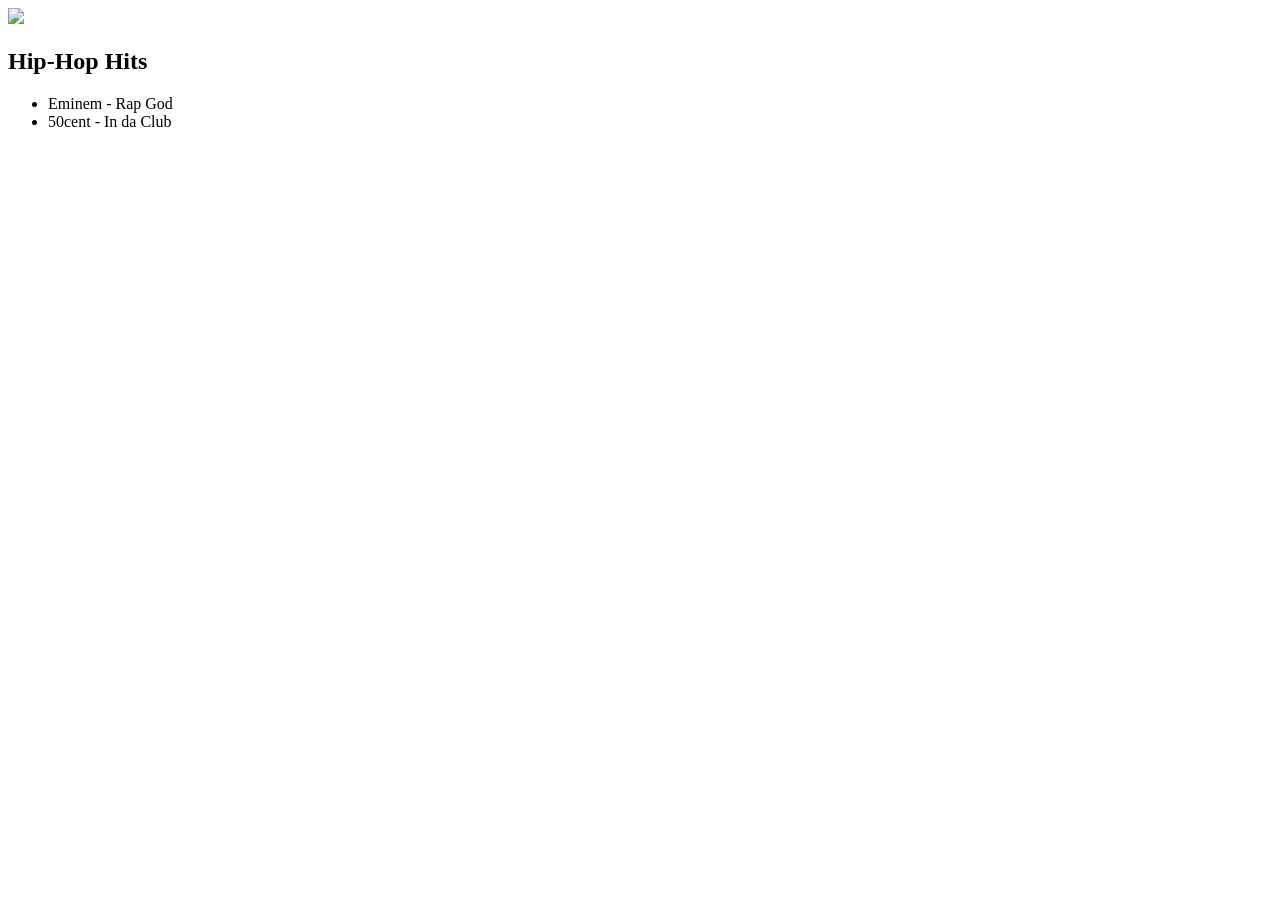
==== lesson/index.html @ 5651081e "first commit player" ====
<!DOCTYPE HTML>
<html>

<head>
  <meta charset="UTF-8">
  <title>lesson_1</title>

  <style>
    input {
      width: 100%;
      color: red;
      font-size: 30px;
    }

    .simple {
      width: 100px;
    }

    audio {
      height: 100px;
    }

    img {
      width: 70%;
    }
  </style>

</head>

<body>




  <!-- <div>
    <input />
    <input type="date" />
    <input type="password" />
    <input type="number" />
  </div>
  <div>
    <input type="radio" />
    <input type="checkbox" />
  </div>
  <div>
    <select>
      <option value="1">HTML</option>
      <option value="2">CSS</option>
      <option value="3">JS</option>
      <option value="4">ReactJS</option>
      <option value="5">NestJS</option>
    </select>
  </div>
  <div>
    <img src="https://it-incubator.io/_next/static/media/logo.8a063c2a.svg" />
  </div>
  <div>
    <audio controls src="https://file-examples.com/storage/febf69dcf3656dfd992b0fa/2017/11/file_example_MP3_1MG.mp3" />
  </div> -->

<!-- <select name="" id="">
  <option value="js">Js course</option>
  <option value="html">HTML</option>
  <option value="devops">DevOps</option>
</select> -->


  <script src="player.js"></script>




</body>

</html>
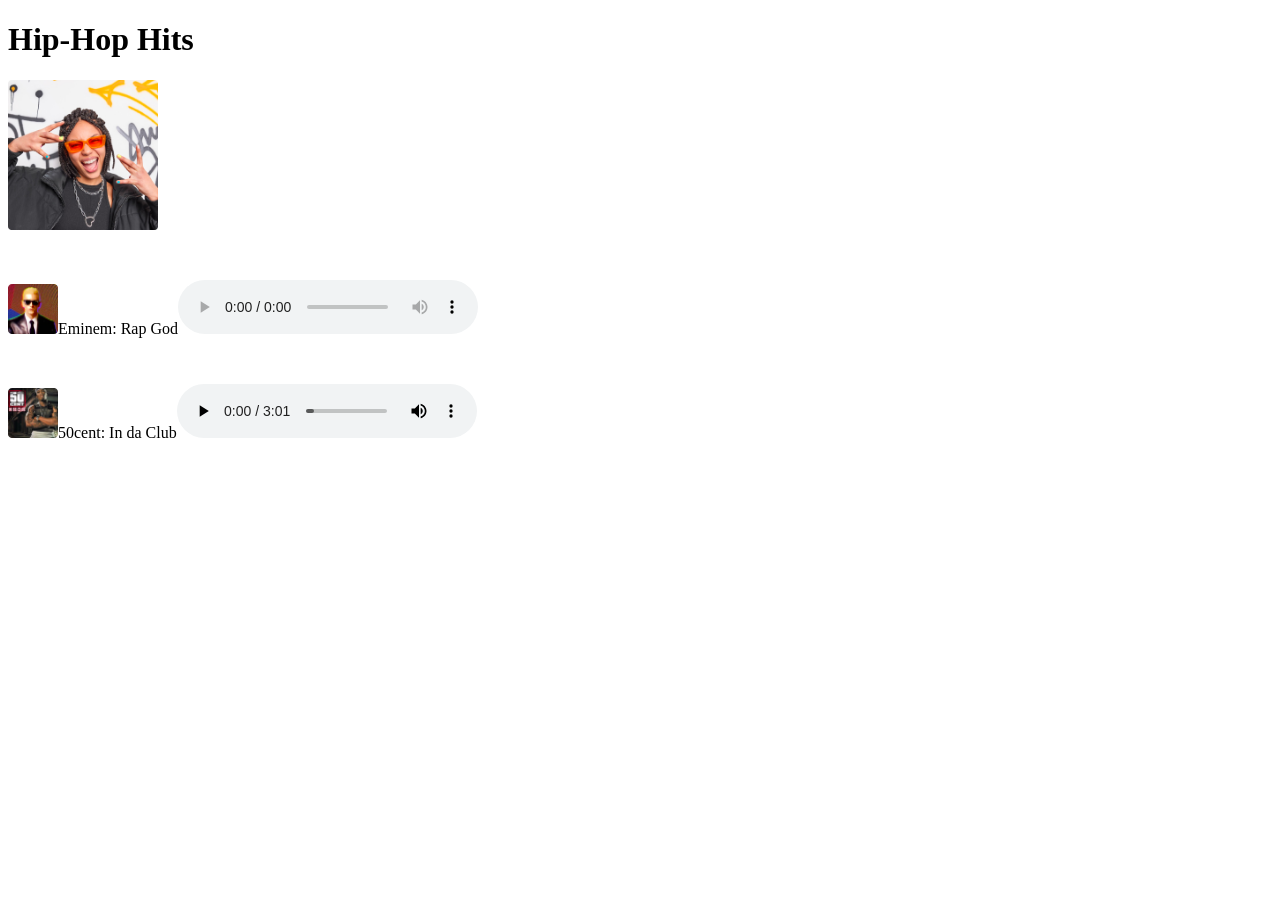
==== commit dabb56a3: "update" ====
--- a/lesson/index.html
+++ b/lesson/index.html
@@ -65,6 +65,7 @@
 </select> -->
 
 
+  <!-- <script src="index.js"></script> -->
   <script src="player.js"></script>
 
 
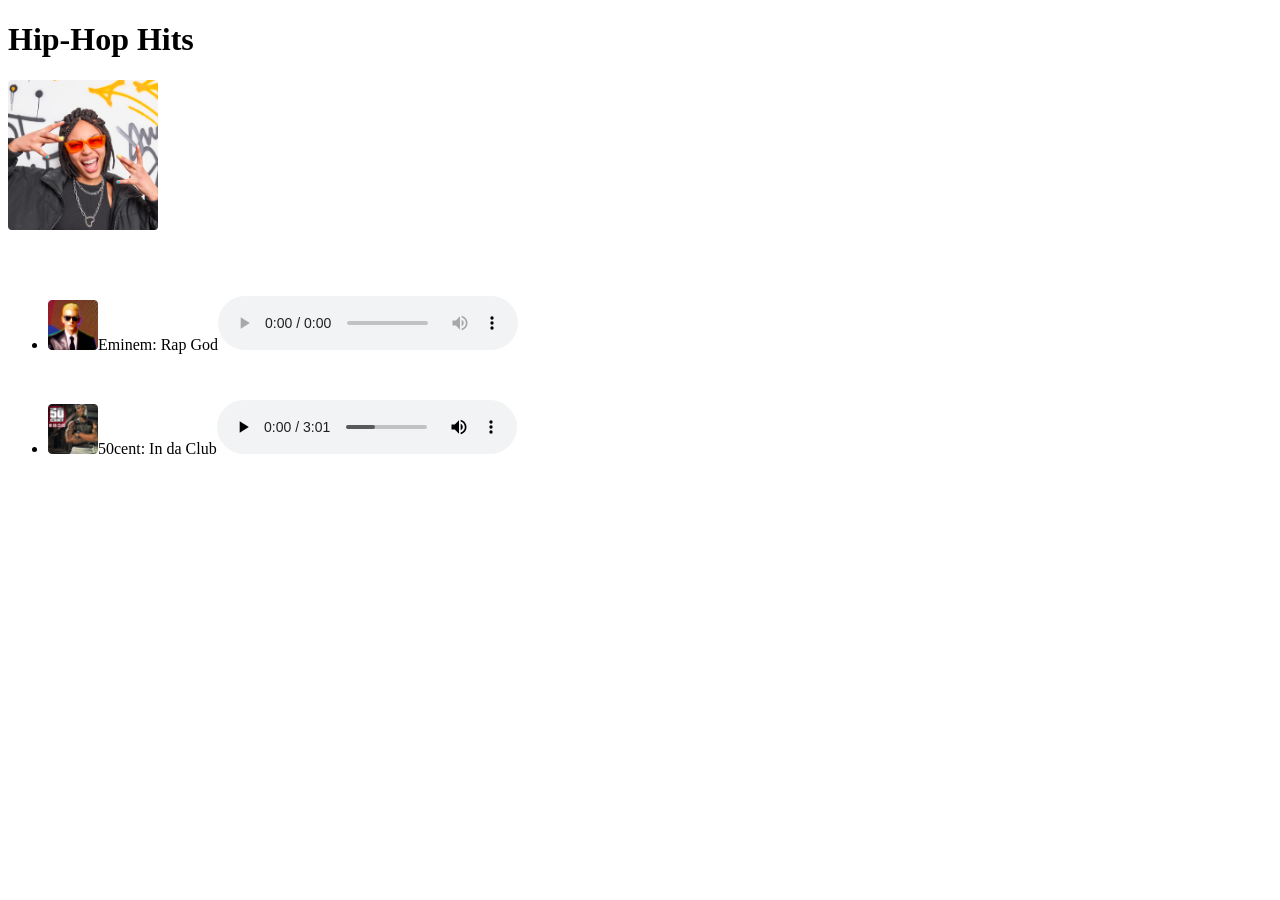
==== commit 2a8bf735: "new player" ====
--- a/lesson/index.html
+++ b/lesson/index.html
@@ -67,6 +67,7 @@
 
   <!-- <script src="index.js"></script> -->
   <script src="player.js"></script>
+  <script src="./lesson2.js"></script>
 
 
 
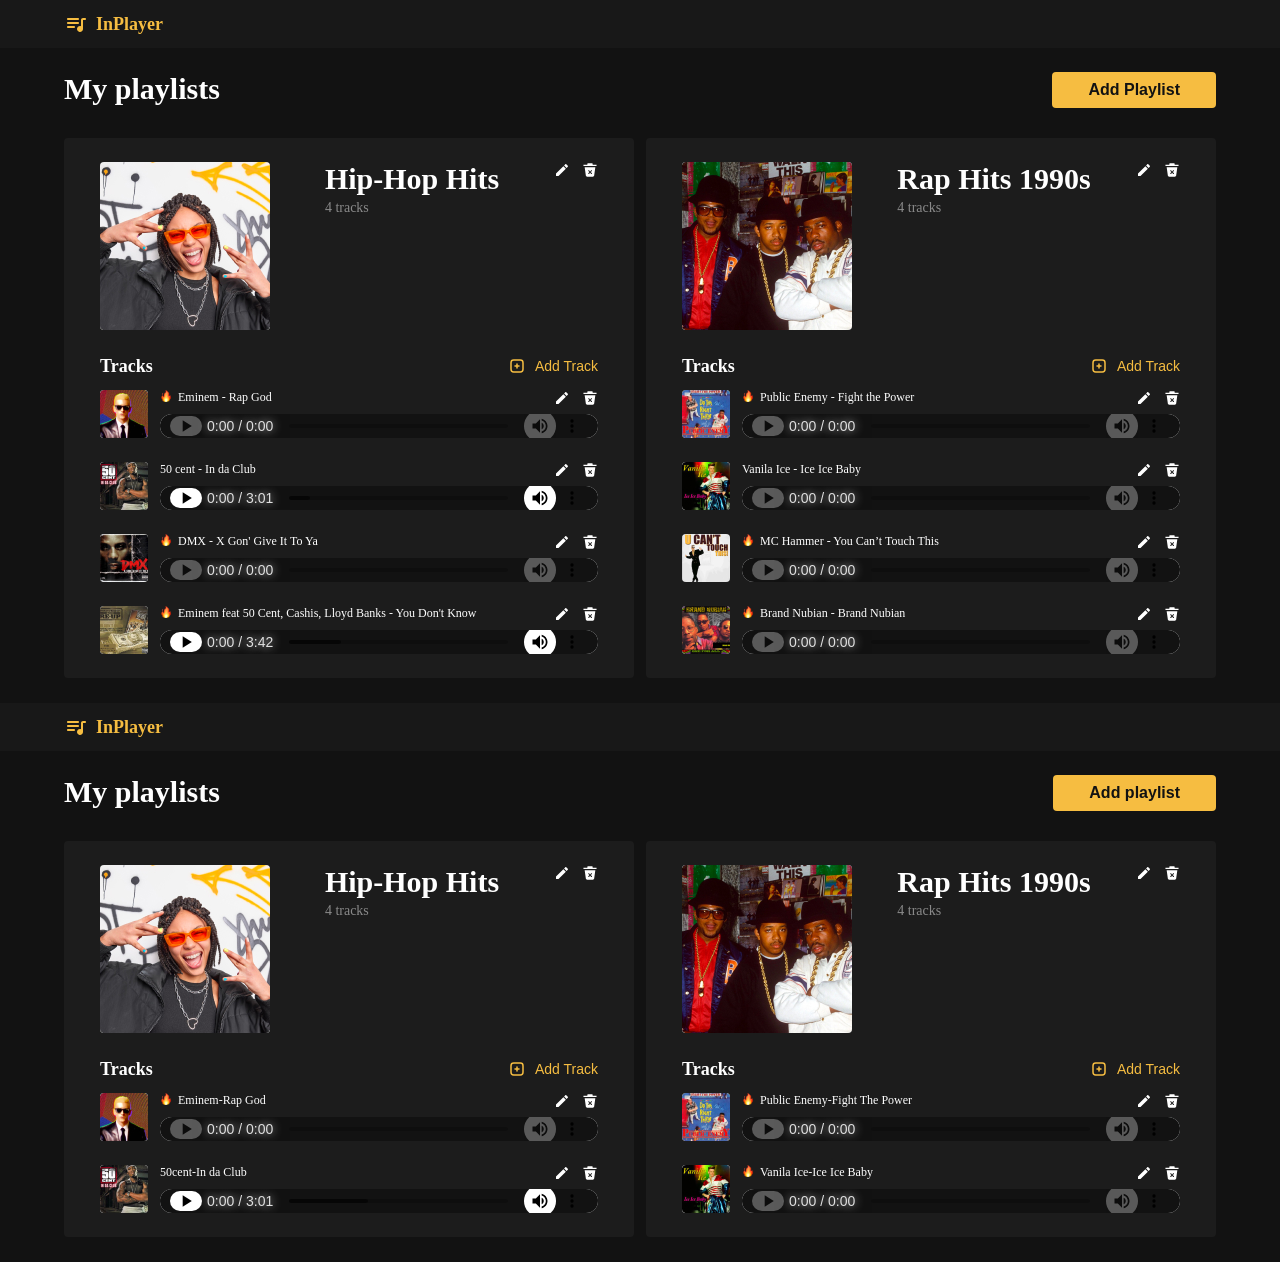
==== commit 02def682: "repeat lesson1" ====
--- a/lesson/index.html
+++ b/lesson/index.html
@@ -1,77 +1,306 @@
-<!DOCTYPE HTML>
-<html>
+<!DOCTYPE html>
+<html lang="en">
 
 <head>
-  <meta charset="UTF-8">
-  <title>lesson_1</title>
-
-  <style>
-    input {
-      width: 100%;
-      color: red;
-      font-size: 30px;
-    }
-
-    .simple {
-      width: 100px;
-    }
-
-    audio {
-      height: 100px;
-    }
-
-    img {
-      width: 70%;
-    }
-  </style>
-
+    <meta charset="UTF-8">
+    <meta http-equiv="X-UA-Compatible" content="IE=edge">
+    <meta name="viewport" content="width=device-width, initial-scale=1.0">
+    <link rel="stylesheet" href="css/style.css">
+    <title>InPlayer_Start</title>
 </head>
 
 <body>
-
-
-
-
-  <!-- <div>
-    <input />
-    <input type="date" />
-    <input type="password" />
-    <input type="number" />
-  </div>
-  <div>
-    <input type="radio" />
-    <input type="checkbox" />
-  </div>
-  <div>
-    <select>
-      <option value="1">HTML</option>
-      <option value="2">CSS</option>
-      <option value="3">JS</option>
-      <option value="4">ReactJS</option>
-      <option value="5">NestJS</option>
-    </select>
-  </div>
-  <div>
-    <img src="https://it-incubator.io/_next/static/media/logo.8a063c2a.svg" />
-  </div>
-  <div>
-    <audio controls src="https://file-examples.com/storage/febf69dcf3656dfd992b0fa/2017/11/file_example_MP3_1MG.mp3" />
-  </div> -->
-
-<!-- <select name="" id="">
-  <option value="js">Js course</option>
-  <option value="html">HTML</option>
-  <option value="devops">DevOps</option>
-</select> -->
-
-
-  <!-- <script src="index.js"></script> -->
-  <script src="player.js"></script>
-  <script src="./lesson2.js"></script>
-
-
-
-
+    <div id="root">
+        <!-- App -->
+        <div class="App">
+            <!-- Header -->
+            <header>
+                <div class="header-container">
+                    <img src="img/logo/logo.svg" alt="logo">
+                    <div class="logo-name">InPlayer</div>
+                </div>
+            </header>
+            <!-- Main -->
+            <main>
+                <!-- AddPlaylistPanel -->
+                <div class="add-playlist-panel">
+                    <!-- common -->
+                    <h1 class="title">My playlists</h1>
+                    <!-- common -->
+                    <button class="button">Add Playlist</button>
+                </div>
+                <!-- Playlists -->
+                <div class="playlists">
+                    <!-- PlayList-->
+                    <article class="playlist">
+                        <!-- PlaylistInfo" -->
+                        <div class="playlist-info">
+                            <img class="playlist-cover-image" src="img/cardImage/image1.jpeg" alt="cover">
+                            <div>
+                                <h2 class="title">Hip-Hop Hits</h2>
+                                <div class="tracks-count">4 tracks</div>
+                            </div>
+                            <div class="buttons-container">
+                                <button><img class="button-icon" src="img/icons/edit.svg" alt="edit"></button>
+                                <button><img class="button-icon" src="img/icons/basket.svg" alt="delete"></button>
+                            </div>
+                        </div>
+                        <!-- Tracklist -->
+                        <div class="tracklist">
+                            <!-- AddTrackPanel -->
+                            <div class="add-track-panel">
+                                <h3 class="tracklist-title">Tracks</h3>
+                                <button class="button-add-track">
+                                    <img src="img/icons/add.svg" alt="add">Add Track
+                                </button>
+                            </div>
+                            <!-- List -->
+                            <ul class="list">
+                                <!-- Track -->
+                                <li class="track-element">
+                                    <img class="track-cover-image" src="img/cardImage/trackList/track1.jpeg"
+                                        alt="track-cover">
+                                    <div class="track-details">
+                                        <div class="track-top-line">
+                                            <img class="track-status" src="img/icons/hot.svg" alt="hot">
+                                            <div class="track-info">
+                                                <div class="track-name">Eminem - Rap God</div>
+                                                <div class="buttons-container">
+                                                    <button><img class="button-icons" src="img/icons/edit.svg"
+                                                            alt="edit"></button>
+                                                    <button><img class="button-icons" src="img/icons/basket.svg"
+                                                            alt="delete"></button>
+                                                </div>
+                                            </div>
+                                        </div>
+                                        <audio controls src="audio/Eminem - Rap God.mp3"></audio>
+                                    </div>
+                                </li>
+                                <!-- Track -->
+                                <li class="track-element">
+                                    <img class="track-cover-image" src="img/cardImage/trackList/track2.jpeg"
+                                        alt="track-cover">
+                                    <div class="track-details">
+                                        <div class="track-top-line">
+                                            <div class="track-info">
+                                                <div class="track-name">50 cent - In da Club</div>
+                                                <div class="buttons-container">
+                                                    <button><img class="button-icons" src="img/icons/edit.svg"
+                                                            alt="edit"></button>
+                                                    <button><img class="button-icons" src="img/icons/basket.svg"
+                                                            alt="delete"></button>
+                                                </div>
+                                            </div>
+                                        </div>
+                                        <audio controls src="audio/50cent%20-%20In%20da%20club.mp3"></audio>
+                                    </div>
+                                </li>
+                                <!-- Track -->
+                                <li class="track-element">
+                                    <img class="track-cover-image" src="img/cardImage/trackList/track3.jpeg"
+                                        alt="track-cover">
+                                    <div class="track-details">
+                                        <div class="track-top-line">
+                                            <img class="track-status" src="img/icons/hot.svg" alt="hot">
+                                            <div class="track-info">
+                                                <div class="track-name">DMX - X Gon' Give It To Ya</div>
+                                                <div class="buttons-container">
+                                                    <button><img class="button-icons" src="img/icons/edit.svg"
+                                                            alt="edit"></button>
+                                                    <button><img class="button-icons" src="img/icons/basket.svg"
+                                                            alt="delete"></button>
+                                                </div>
+                                            </div>
+                                        </div>
+                                        <audio controls
+                                            src="audio/DMX%20-%20X%20Gon'%20Give%20It%20To%20Ya.mp3"></audio>
+                                    </div>
+                                </li>
+                                <!-- Track -->
+                                <li class="track-element">
+                                    <img class="track-cover-image" src="img/cardImage/trackList/track4.jpeg"
+                                        alt="track-cover">
+                                    <div class="track-details">
+                                        <div class="track-top-line">
+                                            <img class="track-status" src="img/icons/hot.svg" alt="hot">
+                                            <div class="track-info">
+                                                <div class="track-name">Eminem feat 50 Cent, Cashis, Lloyd Banks - You
+                                                    Don't
+                                                    Know</div>
+                                                <div class="buttons-container">
+                                                    <button><img class="button-icons" src="img/icons/edit.svg"
+                                                            alt="edit"></button>
+                                                    <button><img class="button-icons" src="img/icons/basket.svg"
+                                                            alt="delete"></button>
+                                                </div>
+                                            </div>
+                                        </div>
+                                        <audio controls
+                                            src="audio/Eminem%20-%20You%20Don't%20Know%20(feat.%2050%20cent,%20Lloyd%20Banks%20and%20Cashis).mp3"></audio>
+
+                                    </div>
+                                </li>
+                            </ul>
+                        </div>
+                    </article>
+                    <!-- PlayList-->
+                    <article class="playlist">
+                        <!-- PlaylistInfo" -->
+                        <div class="playlist-info">
+                            <img class="playlist-cover-image" src="img/cardImage/image2.jpeg" alt="cover">
+                            <div>
+                                <h2 class="title">Rap Hits 1990s</h2>
+                                <div class="tracks-count">4 tracks</div>
+                            </div>
+                            <div class="buttons-container">
+                                <button><img class="button-icon" src="img/icons/edit.svg" alt="edit"></button>
+                                <button><img class="button-icon" src="img/icons/basket.svg" alt="delete"></button>
+                            </div>
+                        </div>
+                        <!-- Tracklist -->
+                        <div class="tracklist">
+                            <!-- AddTrackPanel -->
+                            <div class="add-track-panel">
+                                <h3 class="tracklist-title">Tracks</h3>
+                                <button class="button-add-track">
+                                    <img src="img/icons/add.svg" alt="add">Add Track
+                                </button>
+                            </div>
+                            <!-- List -->
+                            <ul class="list">
+                                <!-- Track -->
+                                <li class="track-element">
+                                    <img class="track-cover-image" src="img/cardImage/trackList/track5.jpeg"
+                                        alt="track-cover">
+                                    <!-- TrackDetails -->
+                                    <div class="track-details">
+                                        <!-- TrackTopLine -->
+                                        <div class="track-top-line">
+                                            <img class="track-status" src="img/icons/hot.svg" alt="hot">
+                                            <div class="track-info">
+                                                <div class="track-name">Public Enemy - Fight the Power</div>
+                                                <div class="buttons-container">
+                                                    <button><img class="button-icons" src="img/icons/edit.svg"
+                                                            alt="edit"></button>
+                                                    <button><img class="button-icons" src="img/icons/basket.svg"
+                                                            alt="delete"></button>
+                                                </div>
+                                            </div>
+                                        </div>
+                                        <audio controls src="audio/Public%20Enemy%20-%20Fight%20The%20Power.mp3">
+                                        </audio>
+                                    </div>
+                                </li>
+                                <!-- Track -->
+                                <li class="track-element">
+                                    <img class="track-cover-image" src="img/cardImage/trackList/track6.jpeg"
+                                        alt="track-cover">
+                                    <div class="track-details">
+                                        <div class="track-top-line">
+                                            <div class="track-info">
+                                                <div class="track-name">Vanila Ice - Ice Ice Baby</div>
+                                                <div class="buttons-container">
+                                                    <button><img class="button-icons" src="img/icons/edit.svg"
+                                                            alt="edit"></button>
+                                                    <button><img class="button-icons" src="img/icons/basket.svg"
+                                                            alt="delete"></button>
+                                                </div>
+                                            </div>
+                                        </div>
+                                        <audio controls src="audio/Vanila%20Ice%20-%20Ice%20Baby.mp3"></audio>
+                                    </div>
+                                </li>
+                                <!-- Track -->
+                                <li class="track-element">
+                                    <img class="track-cover-image" src="img/cardImage/trackList/track7.jpeg"
+                                        alt="track-cover">
+                                    <div class="track-details">
+                                        <div class="track-top-line">
+                                            <img class="track-status" src="img/icons/hot.svg" alt="hot">
+                                            <div class="track-info">
+                                                <div class="track-name">MC Hammer - You Can’t Touch This</div>
+                                                <div class="buttons-container">
+                                                    <button><img class="button-icons" src="img/icons/edit.svg"
+                                                            alt="edit"></button>
+                                                    <button><img class="button-icons" src="img/icons/basket.svg"
+                                                            alt="delete"></button>
+                                                </div>
+                                            </div>
+                                        </div>
+                                        <audio controls
+                                            src="audio/Mc%20Hammer%20-%20You%20Can't%20Touch%20This.mp3"></audio>
+                                    </div>
+                                </li>
+                                <!-- Track -->
+                                <li class="track-element">
+                                    <img class="track-cover-image" src="img/cardImage/trackList/track8.jpeg"
+                                        alt="track-cover">
+                                    <div class="track-details">
+                                        <div class="track-top-line">
+                                            <img class="track-status" src="img/icons/hot.svg" alt="hot">
+                                            <div class="track-info">
+                                                <div class="track-name">Brand Nubian - Brand Nubian</div>
+                                                <div class="buttons-container">
+                                                    <button><img class="button-icons" src="img/icons/edit.svg"
+                                                            alt="edit"></button>
+                                                    <button><img class="button-icons" src="img/icons/basket.svg"
+                                                            alt="delete"></button>
+                                                </div>
+                                            </div>
+                                        </div>
+                                        <audio controls src="audio/Brand%20Nubian%20-%20Brand%20Nubian.mp3"> </audio>
+                                    </div>
+                                </li>
+                            </ul>
+                        </div>
+                    </article>
+                </div>
+            </main>
+        </div>
+    </div>
+    <!-- Форма добавления трека -->
+    <!-- <dialog  open>
+        <div class="block-modal">
+            <div class="header-block">
+                <div class="title-block">Add Track</div>
+                <button><img src="img/icons/close.svg" alt="close"></button>
+            </div>
+            <div class="body-block">
+                <div class="line-block">
+                    <label for="1">Track Name</label>
+                    <input class="input" placeholder="Name" type="text" id="1">
+                </div>
+                <div class="line-block">
+                    <label for="2">Track Image Link</label>
+                    <input class="input" placeholder="Image Link" type="text" id="2">
+                </div>
+                <div class="line-block">
+                    <label class="input" for="3">Track Link</label>
+                    <input type="text" placeholder="Track Link" id="3">
+                </div>
+            </div>
+            <div class="block-buttons">
+                <button class="button button-transparent">Cancel</button>
+                <button class="button">Add Track</button>
+            </div>
+        </div>
+    </dialog> -->
+
+    <!-- Форма удаления трека -->
+    <!-- <dialog  open>
+        <div class="block-modal">
+            <div class="header-block">
+                <div class="title-block">Delete Track</div>
+                <button><img src="img/icons/close.svg" alt="close"></button>
+            </div>
+            <div class="block-text">Are you sure you want to delete this track? "Track Name"</div>
+            <div class="block-buttons">
+                <button class="button button-transparent">Cancel</button>
+                <button class="button">Delete</button>
+            </div>
+        </div>
+    </dialog> -->
+    <script src="player.js"></script>
 </body>
 
 </html>
--- a/lesson/css/style.css
+++ b/lesson/css/style.css
@@ -0,0 +1,322 @@
+@import "null.css";
+@import "common.css";
+@import url('https://fonts.googleapis.com/css2?family=Red+Hat+Display:ital,wght@0,300..900;1,300..900&display=swap');
+
+.shadow-body {
+   background: #111;
+   opacity: 0.1;
+}
+
+
+
+/* Header //======================================================================================================================================================== */
+header {
+    background: rgba(26, 26, 26, 0.80);
+    height: 48px;
+    width: 100%;
+}
+
+.header-container {
+    display: flex;
+    justify-content: flex-start;
+    max-width: 1182px;
+    padding: 0 15px;
+    margin: 0 auto;
+    align-items: center;
+    height: 100%;
+}
+
+.logo-name {
+    color: #F6BD41;
+    font-size: 18px;
+    font-weight: 700;
+    margin-left: 8px;
+}
+
+main {
+	min-height: 100%;
+	max-width: 1182px;
+	padding: 0 15px 25px;
+	margin: 24px auto 0;
+}
+
+.add-playlist-panel {
+	display: flex;
+	justify-content: space-between;
+	margin-bottom: 30px;
+}
+
+@media (max-width: 550px) {
+	.add-playlist-panel {
+		flex-direction: column;
+		row-gap: 30px;
+	}
+}
+
+
+.playlists {
+	display: flex;
+	gap: 12px;
+	flex-wrap: wrap;
+}
+/* Playlist //======================================================================================================================================================== */
+.playlist {
+	border-radius: 4px;
+	background: #1C1C1C;
+	padding: 24px 36px;
+	flex: 0 1 570px;
+}
+
+@media (max-width: 550px) {
+	.playlist {
+		padding: 20px 24px;
+	}
+}
+
+.playlist-info {
+	display: flex;
+	column-gap: 24px;
+	justify-content: space-between;
+	margin-bottom: 24px;
+}
+
+@media (max-width: 550px) {
+	.playlist-info {
+		flex-direction: column;
+		row-gap: 15px;
+	}
+}
+
+.playlist-cover-image {
+	max-width: 170px;
+	max-height: 168px;
+	object-fit: cover;
+	border-radius: 4px;
+}
+
+@media (max-width: 550px) {
+	.playlist-cover-image {
+		align-self: center;
+	}
+}
+
+
+.tracks-count {
+	color: #8A8A8A;
+	font-size: 14px;
+	font-weight: 400;
+	line-height: 24px;
+}
+
+.buttons-container {
+	display: inline-flex;
+	height: 16px;
+	column-gap: 12px;
+}
+
+.add-track-panel {
+	display: flex;
+	justify-content: space-between;
+	margin-bottom: 12px;
+}
+
+.tracklist-title {
+	color: #FFF;
+	font-size: 18px;
+	font-weight: 700;
+	line-height: 24px;
+}
+
+.button-add-track {
+	display: flex;
+	align-items: center;
+	column-gap: 10px;
+	color: #F6BD41;
+	font-size: 14px;
+	font-weight: 500;
+	line-height: 24px;
+}
+
+.list {
+	display: flex;
+	flex-direction: column;
+	row-gap: 24px;
+}
+
+.track-element {
+	display: flex;
+	column-gap: 12px;
+}
+
+@media (max-width: 550px) {
+	.track-element {
+		flex-direction: column;
+		row-gap: 12px;
+	}
+}
+
+.track-details {
+	display: flex;
+	flex-direction: column;
+	flex: 1 1 auto;
+	row-gap: 8px;
+}
+
+.track-top-line {
+	display: flex;
+}
+
+.track-cover-image {
+	width: 48px;
+	height: 48px;
+	object-fit: cover;
+	border-radius: 4px;
+}
+
+.track-status {
+	width: 12px;
+	height: 12px;
+	object-fit: cover;
+	margin-right: 6px;
+}
+
+.right-block {
+	display: flex;
+	justify-content: space-between;
+}
+
+.track-name {
+	color: #FFF;
+	font-size: 12px;
+	font-weight: 500;
+}
+
+.track-info {
+	display: flex;
+	flex: 1 1 auto;
+	justify-content: space-between;
+	column-gap: 15px;
+}
+
+audio {
+	height: 24px;
+	width: 100%;
+	border: none;
+	outline: none;
+}
+
+audio::-webkit-media-controls-time-remaining-display {
+	color: #FFFFFF;
+}
+audio::-webkit-media-controls-panel {
+	background-color: #121212;
+}
+
+audio::-webkit-media-controls-mute-button {
+	background-color: #FFFFFF;
+	color: #FFFFFF;
+	border-radius: 30px;
+}
+audio::-webkit-media-controls-play-button {
+	background-color: #FFFFFF;
+	color: #FFFFFF;
+	border-radius: 50px;
+	width: 20px;
+	height: 20px;
+}
+
+audio::-webkit-media-controls-current-time-display,
+audio::-webkit-media-controls-timeline {
+	color: #FFFFFF;
+	border: none;
+	outline: none;
+}
+
+audio::-webkit-media-controls-panel {
+	background-color: #121212;
+	outline: 1px solid #121212;
+	color: white;
+	border: none;
+}
+
+audio::-webkit-media-controls-timeline-container {
+	background-color: #FFFFFF;
+	color: #FFFFFF;
+}
+
+/* Block-modal //======================================================================================================================================================== */
+dialog  {
+	display: flex;
+	justify-content: center;
+	position: absolute;
+	align-items: center;
+	top: 0;
+	left:0;
+	background: rgb(17, 17, 17, 0.9);
+	z-index: 1000;
+	height: 100vh;
+	width: 100vw;
+}
+
+.block-modal {
+	border-radius: 4px;
+	background: #1D1D1D;
+	box-shadow: 0 4px 16px 0 rgba(0, 0, 0, 0.15);
+	min-width: 388px;
+}
+
+.header-block {
+	display: flex;
+	justify-content: space-between;
+	padding: 12px 24px 12px;
+	border-bottom: 1px solid #3F3F3F;
+}
+
+.title-block {
+	font-size: 16px;
+	font-weight: 500;
+	line-height: 24px;
+}
+
+.body-block {
+	padding: 12px 24px 36px;
+	display: flex;
+	flex-direction: column;
+	row-gap: 24px;
+}
+
+.line-block {
+	display: flex;
+	flex-direction: column;
+}
+
+label {
+	color: #969696;
+	font-size: 14px;
+	font-weight: 400;
+	line-height: 24px;
+}
+
+input {
+	border-radius: 2px;
+	border: 1px solid #3F3F3F;
+	background: #1D1D1D;
+	height: 36px;
+	padding: 6px 12px;
+	color: #FFFFFF;
+}
+
+.block-buttons {
+	display: flex;
+	padding: 0 24px 48px;
+	justify-content: space-between;
+}
+
+.block-text {
+	padding: 20px 24px 28px;
+	color: #FFF;
+	font-size: 14px;
+	font-weight: 500;
+	line-height: 24px;
+	max-width: 320px;
+}
